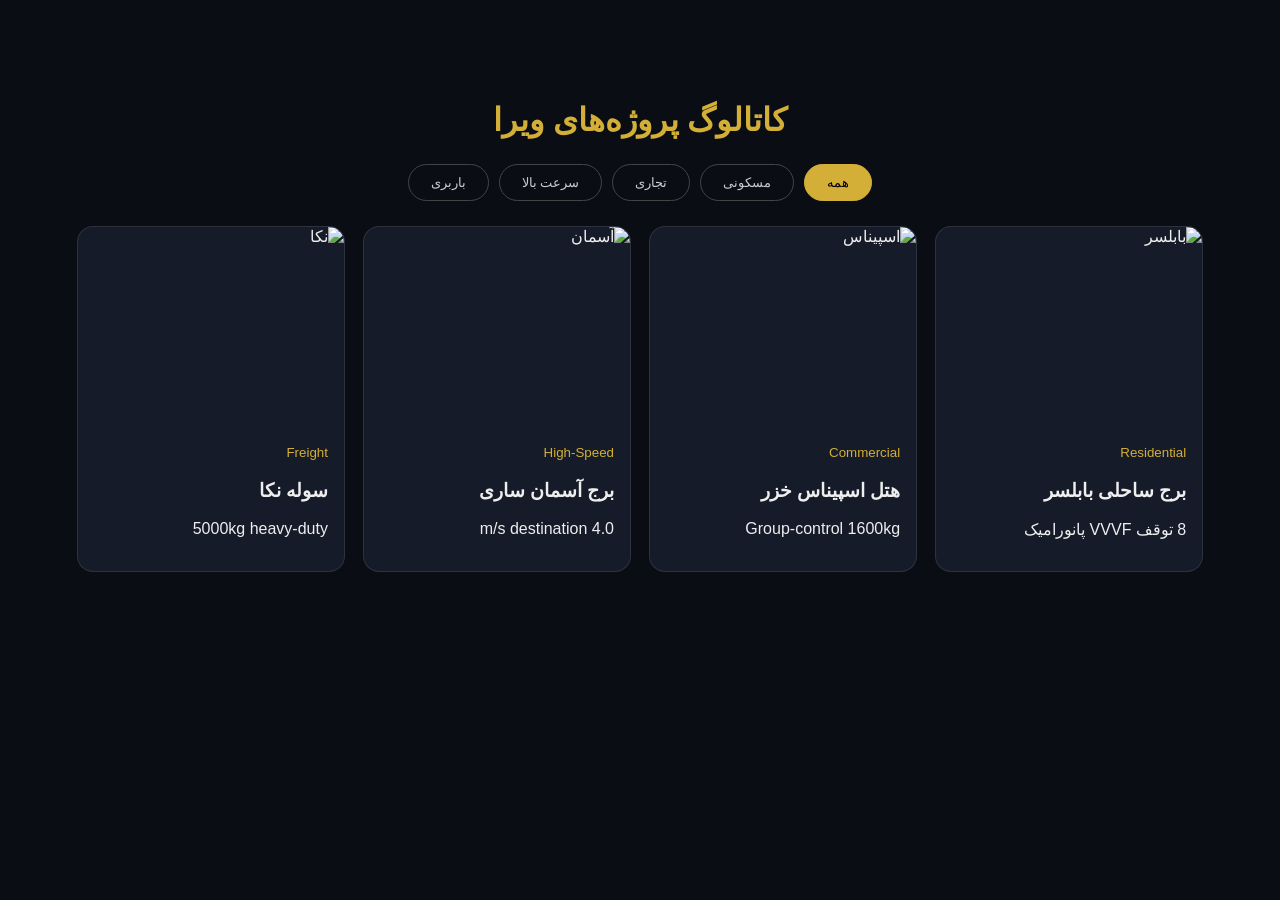
==== Catalog.html @ b7cc1941 "Add files via upload" ====
<!DOCTYPE html>
<html lang="fa" dir="rtl">

<head>
    <meta charset="UTF-8">
    <meta name="viewport" content="width=device-width, initial-scale=1.0">

    <title>کاتالوگ پروژه‌ها | ویرا آسانسور</title>

    <style>
        body {
            background: #0A0E14;
            color: #eee;
            font-family: 'Vazirmatn', Tahoma, sans-serif;
            margin: 0;
            padding: 80px 6%;
        }

        h1 {
            text-align: center;
            color: #D4AF37;
        }

        .filters {
            display: flex;
            justify-content: center;
            flex-wrap: wrap;
            gap: 10px;
            margin: 25px 0;
        }

        .filters button {
            background: transparent;
            border: 1px solid #444;
            border-radius: 99px;
            color: #ccc;
            padding: 10px 22px;
            cursor: pointer;
            transition: 0.3s;
        }

        .filters button.active,
        .filters button:hover {
            background: #D4AF37;
            color: #000;
            border-color: #D4AF37;
        }

        .grid {
            display: grid;
            grid-template-columns: repeat(
                auto-fill,
                minmax(260px, 1fr)
            );
            gap: 18px;
        }

        .card {
            background: #151B28;
            border: 1px solid rgba(255, 255, 255, 0.1);
            border-radius: 16px;
            overflow: hidden;
            opacity: 1;
            transition: 0.4s;
        }

        .card.hidden {
            display: none;
        }

        .card:hover {
            transform: translateY(-6px);
            border-color: #D4AF37;
        }

        .card img {
            width: 100%;
            aspect-ratio: 4 / 3;
            object-fit: cover;
            display: block;
        }

        .card .info {
            padding: 16px;
        }

        .card small {
            color: #D4AF37;
        }
    </style>
</head>

<body>

    <h1>کاتالوگ پروژه‌های ویرا</h1>

    <div class="filters" id="filters">
        <button data-f="all" class="active">همه</button>
        <button data-f="residential">مسکونی</button>
        <button data-f="commercial">تجاری</button>
        <button data-f="highspeed">سرعت بالا</button>
        <button data-f="freight">باربری</button>
    </div>

    <div class="grid" id="grid">

        <div class="card" data-cat="residential">
            <img
                src="images/p1.jpg"
                loading="lazy"
                alt="بابلسر"
            >

            <div class="info">
                <small>Residential</small>
                <h3>برج ساحلی بابلسر</h3>
                <p>8 توقف VVVF پانورامیک</p>
            </div>
        </div>

        <div class="card" data-cat="commercial">
            <img
                src="images/p2.jpg"
                loading="lazy"
                alt="اسپیناس"
            >

            <div class="info">
                <small>Commercial</small>
                <h3>هتل اسپیناس خزر</h3>
                <p>Group-control 1600kg</p>
            </div>
        </div>

        <div class="card" data-cat="highspeed">
            <img
                src="images/p3.jpg"
                loading="lazy"
                alt="آسمان"
            >

            <div class="info">
                <small>High-Speed</small>
                <h3>برج آسمان ساری</h3>
                <p>4.0 m/s destination</p>
            </div>
        </div>

        <div class="card" data-cat="freight">
            <img
                src="images/p4.jpg"
                loading="lazy"
                alt="نکا"
            >

            <div class="info">
                <small>Freight</small>
                <h3>سوله نکا</h3>
                <p>5000kg heavy-duty</p>
            </div>
        </div>

    </div>

    <script>
        document
            .getElementById('filters')
            .addEventListener('click', function (e) {

                if (e.target.tagName !== 'BUTTON') {
                    return;
                }

                document
                    .querySelectorAll('#filters button')
                    .forEach(function (button) {
                        button.classList.remove('active');
                    });

                e.target.classList.add('active');

                var filter = e.target.getAttribute('data-f');

                document
                    .querySelectorAll('#grid .card')
                    .forEach(function (card) {

                        var show =
                            filter === 'all' ||
                            card.getAttribute('data-cat') === filter;

                        card.style.transition = 'opacity 0.35s';
                        card.style.opacity = '0';

                        setTimeout(function () {
                            card.classList.toggle('hidden', !show);
                            card.style.opacity = '1';
                        }, 180);
                    });
            });
    </script>

</body>

</html>
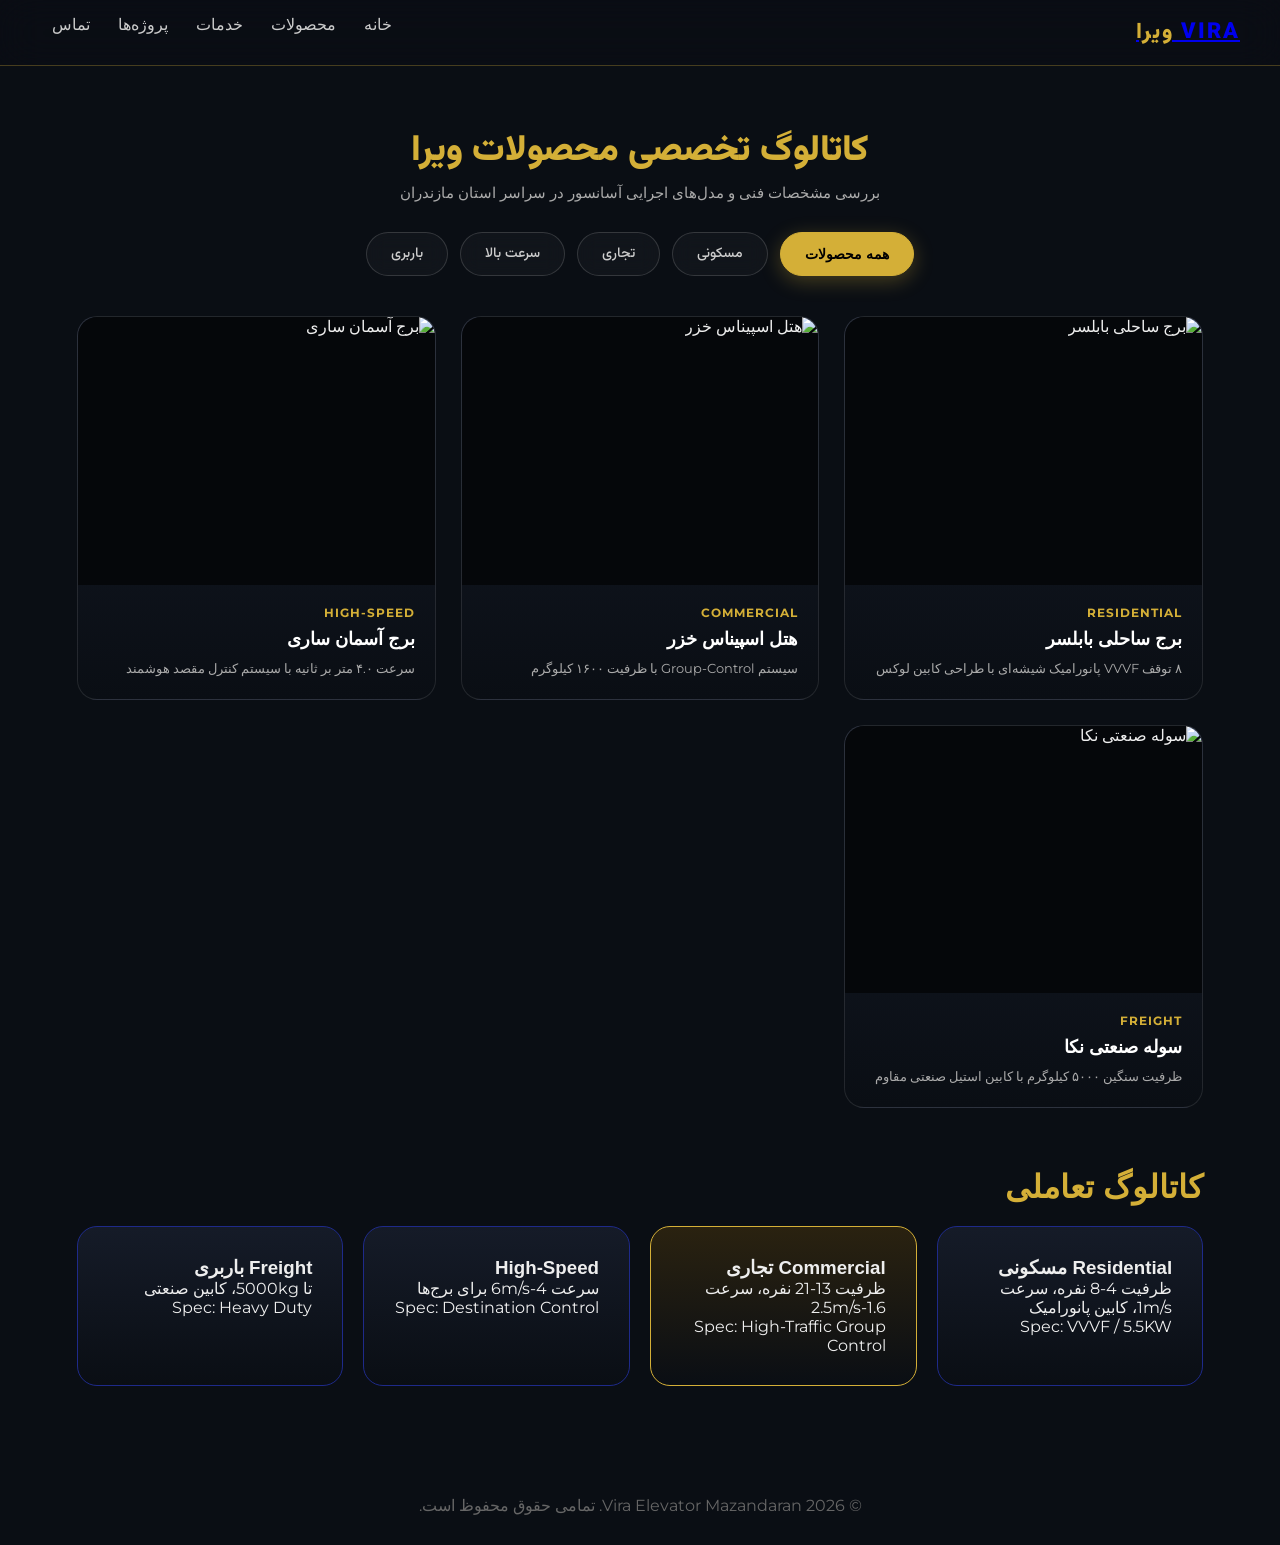
==== commit 8ef8e7f8: "Update Catalog.html" ====
--- a/Catalog.html
+++ b/Catalog.html
@@ -4,202 +4,331 @@
 <head>
     <meta charset="UTF-8">
     <meta name="viewport" content="width=device-width, initial-scale=1.0">
-
-    <title>کاتالوگ پروژه‌ها | ویرا آسانسور</title>
+    <title>کاتالوگ محصولات و پروژه‌ها | ویرا آسانسور</title>
+
+    <!-- Stylesheets -->
+    <link rel="stylesheet" href="style.css">
+
+    <!-- Fonts -->
+    <link href="https://fonts.googleapis.com/css2?family=Montserrat:wght@400;700;900&family=Vazirmatn:wght@300;500;700;900&display=swap" rel="stylesheet">
 
     <style>
-        body {
-            background: #0A0E14;
-            color: #eee;
-            font-family: 'Vazirmatn', Tahoma, sans-serif;
-            margin: 0;
-            padding: 80px 6%;
-        }
-
-        h1 {
+        /* اختصاصی کاتالوگ */
+        .catalog-page {
+            padding-top: 130px;
+            min-height: 100vh;
+        }
+
+        .catalog-header {
             text-align: center;
+            margin-bottom: 30px;
+        }
+
+        .catalog-header h1 {
             color: #D4AF37;
+            font-size: 36px;
+            font-weight: 900;
+            margin-bottom: 10px;
+        }
+
+        .catalog-header p {
+            color: #aaa;
+            font-size: 15px;
         }
 
         .filters {
             display: flex;
             justify-content: center;
             flex-wrap: wrap;
-            gap: 10px;
-            margin: 25px 0;
+            gap: 12px;
+            margin: 30px 0 40px;
         }
 
         .filters button {
-            background: transparent;
-            border: 1px solid #444;
-            border-radius: 99px;
+            background: rgba(255, 255, 255, 0.03);
+            border: 1px solid rgba(255, 255, 255, 0.15);
+            border-radius: 50px;
             color: #ccc;
-            padding: 10px 22px;
+            padding: 10px 24px;
+            font-size: 14px;
+            font-weight: 500;
             cursor: pointer;
-            transition: 0.3s;
-        }
-
-        .filters button.active,
-        .filters button:hover {
+            transition: all 0.3s ease;
+            backdrop-filter: blur(10px);
+        }
+
+        .filters button:hover,
+        .filters button.active {
             background: #D4AF37;
             color: #000;
             border-color: #D4AF37;
-        }
-
-        .grid {
+            box-shadow: 0 5px 20px rgba(212, 175, 55, 0.3);
+            font-weight: 700;
+        }
+
+        .catalog-grid {
             display: grid;
-            grid-template-columns: repeat(
-                auto-fill,
-                minmax(260px, 1fr)
-            );
-            gap: 18px;
-        }
-
-        .card {
-            background: #151B28;
+            grid-template-columns: repeat(auto-fill, minmax(280px, 1fr));
+            gap: 25px;
+        }
+
+        .catalog-card {
+            background: linear-gradient(180deg, #151B28, #0A0E14);
             border: 1px solid rgba(255, 255, 255, 0.1);
-            border-radius: 16px;
+            border-radius: 20px;
             overflow: hidden;
-            opacity: 1;
-            transition: 0.4s;
-        }
-
-        .card.hidden {
+            transition: all 0.4s cubic-bezier(0.16, 1, 0.3, 1);
+            display: flex;
+            flex-direction: column;
+        }
+
+        .catalog-card.hidden {
             display: none;
         }
 
-        .card:hover {
-            transform: translateY(-6px);
+        .catalog-card:hover {
+            transform: translateY(-8px);
             border-color: #D4AF37;
-        }
-
-        .card img {
+            box-shadow: 0 15px 35px rgba(0, 0, 0, 0.6), 0 0 15px rgba(212, 175, 55, 0.15);
+        }
+
+        .catalog-card .img-wrapper {
             width: 100%;
             aspect-ratio: 4 / 3;
+            overflow: hidden;
+            background: #05070a;
+        }
+
+        .catalog-card img {
+            width: 100%;
+            height: 100%;
             object-fit: cover;
-            display: block;
-        }
-
-        .card .info {
-            padding: 16px;
-        }
-
-        .card small {
+            transition: transform 0.5s ease;
+        }
+
+        .catalog-card:hover img {
+            transform: scale(1.06);
+        }
+
+        .catalog-card .info {
+            padding: 20px;
+            display: flex;
+            flex-direction: column;
+            gap: 8px;
+        }
+
+        .catalog-card small {
             color: #D4AF37;
+            font-size: 12px;
+            font-weight: 700;
+            text-transform: uppercase;
+            letter-spacing: 1px;
+        }
+
+        .catalog-card h3 {
+            color: #fff;
+            font-size: 18px;
+            font-weight: 700;
+        }
+
+        .catalog-card p {
+            color: #aaa;
+            font-size: 13px;
+            line-height: 1.6;
         }
     </style>
 </head>
 
 <body>
 
-    <h1>کاتالوگ پروژه‌های ویرا</h1>
-
-    <div class="filters" id="filters">
-        <button data-f="all" class="active">همه</button>
-        <button data-f="residential">مسکونی</button>
-        <button data-f="commercial">تجاری</button>
-        <button data-f="highspeed">سرعت بالا</button>
-        <button data-f="freight">باربری</button>
+    <!-- ==================== Navigation ==================== -->
+    <nav class="glass-nav" aria-label="ناوبری اصلی">
+        <a href="index.html" class="logo">VIRA <span>ویرا</span></a>
+
+        <div class="links">
+            <a href="index.html">خانه</a>
+            <a href="catalog.html" class="active" aria-current="page">محصولات</a>
+            <a href="services.html">خدمات</a>
+            <a href="projects.html">پروژه‌ها</a>
+            <a href="contact.html">تماس</a>
+        </div>
+    </nav>
+
+    <!-- ==================== Catalog Content ==================== -->
+    <main class="catalog-page">
+        <section style="padding-top: 0;">
+
+            <div class="catalog-header">
+                <h1>کاتالوگ تخصصی محصولات ویرا</h1>
+                <p>بررسی مشخصات فنی و مدل‌های اجرایی آسانسور در سراسر استان مازندران</p>
+            </div>
+
+            <!-- دکمه‌های فیلتر -->
+            <div class="filters" id="filters">
+                <button data-f="all" class="active">همه محصولات</button>
+                <button data-f="residential">مسکونی</button>
+                <button data-f="commercial">تجاری</button>
+                <button data-f="highspeed">سرعت بالا</button>
+                <button data-f="freight">باربری</button>
+            </div>
+
+            <!-- گرید کارت‌های محصولات -->
+            <div class="catalog-grid" id="grid">
+
+                <!-- کارت ۱ -->
+                <div class="catalog-card" data-cat="residential">
+                    <div class="img-wrapper">
+                        <img src="images/p1.jpg" loading="lazy" alt="برج ساحلی بابلسر">
+                    </div>
+                    <div class="info">
+                        <small>Residential</small>
+                        <h3>برج ساحلی بابلسر</h3>
+                        <p>۸ توقف VVVF پانورامیک شیشه‌ای با طراحی کابین لوکس</p>
+                    </div>
+                </div>
+
+                <!-- کارت ۲ -->
+                <div class="catalog-card" data-cat="commercial">
+                    <div class="img-wrapper">
+                        <img src="images/p2.jpg" loading="lazy" alt="هتل اسپیناس خزر">
+                    </div>
+                    <div class="info">
+                        <small>Commercial</small>
+                        <h3>هتل اسپیناس خزر</h3>
+                        <p>سیستم Group-Control با ظرفیت ۱۶۰۰ کیلوگرم</p>
+                    </div>
+                </div>
+
+                <!-- کارت ۳ -->
+                <div class="catalog-card" data-cat="highspeed">
+                    <div class="img-wrapper">
+                        <img src="images/p3.jpg" loading="lazy" alt="برج آسمان ساری">
+                    </div>
+                    <div class="info">
+                        <small>High-Speed</small>
+                        <h3>برج آسمان ساری</h3>
+                        <p>سرعت ۴.۰ متر بر ثانیه با سیستم کنترل مقصد هوشمند</p>
+                    </div>
+                </div>
+
+                <!-- کارت ۴ -->
+                <div class="catalog-card" data-cat="freight">
+                    <div class="img-wrapper">
+                        <img src="images/p4.jpg" loading="lazy" alt="سوله صنعتی نکا">
+                    </div>
+                    <div class="info">
+                        <small>Freight</small>
+                        <h3>سوله صنعتی نکا</h3>
+                        <p>ظرفیت سنگین ۵۰۰۰ کیلوگرم با کابین استیل صنعتی مقاوم</p>
+                    </div>
+                </div>
+
+            </div>
+
+        
+            <!-- مشخصات فنی دسته‌بندی‌ها -->
+            <div style="margin-top:60px">
+<div id="specs">
+
+        <h2>کاتالوگ تعاملی</h2>
+
+        <div class="grid">
+
+            <div class="card">
+                <h3>Residential مسکونی</h3>
+
+                <p>
+                    ظرفیت 4-8 نفره، سرعت 1m/s،
+                    کابین پانورامیک
+                </p>
+
+                <span>Spec: VVVF / 5.5KW</span>
+            </div>
+
+
+            <div class="card gold">
+                <h3>Commercial تجاری</h3>
+
+                <p>
+                    ظرفیت 13-21 نفره،
+                    سرعت 1.6-2.5m/s
+                </p>
+
+                <span>
+                    Spec: High-Traffic Group Control
+                </span>
+            </div>
+
+
+            <div class="card">
+                <h3>High-Speed</h3>
+
+                <p>
+                    سرعت 4-6m/s برای برج‌ها
+                </p>
+
+                <span>
+                    Spec: Destination Control
+                </span>
+            </div>
+
+
+            <div class="card">
+                <h3>Freight باربری</h3>
+
+                <p>
+                    تا 5000kg، کابین صنعتی
+                </p>
+
+                <span>
+                    Spec: Heavy Duty
+                </span>
+            </div>
+
+        </div>
+
     </div>
-
-    <div class="grid" id="grid">
-
-        <div class="card" data-cat="residential">
-            <img
-                src="images/p1.jpg"
-                loading="lazy"
-                alt="بابلسر"
-            >
-
-            <div class="info">
-                <small>Residential</small>
-                <h3>برج ساحلی بابلسر</h3>
-                <p>8 توقف VVVF پانورامیک</p>
-            </div>
-        </div>
-
-        <div class="card" data-cat="commercial">
-            <img
-                src="images/p2.jpg"
-                loading="lazy"
-                alt="اسپیناس"
-            >
-
-            <div class="info">
-                <small>Commercial</small>
-                <h3>هتل اسپیناس خزر</h3>
-                <p>Group-control 1600kg</p>
-            </div>
-        </div>
-
-        <div class="card" data-cat="highspeed">
-            <img
-                src="images/p3.jpg"
-                loading="lazy"
-                alt="آسمان"
-            >
-
-            <div class="info">
-                <small>High-Speed</small>
-                <h3>برج آسمان ساری</h3>
-                <p>4.0 m/s destination</p>
-            </div>
-        </div>
-
-        <div class="card" data-cat="freight">
-            <img
-                src="images/p4.jpg"
-                loading="lazy"
-                alt="نکا"
-            >
-
-            <div class="info">
-                <small>Freight</small>
-                <h3>سوله نکا</h3>
-                <p>5000kg heavy-duty</p>
-            </div>
-        </div>
-
-    </div>
-
+            </div>
+
+        </section>
+    </main>
+
+    <!-- ==================== Footer ==================== -->
+    <footer>
+        © 2026 Vira Elevator Mazandaran. تمامی حقوق محفوظ است.
+    </footer>
+
+    <!-- JavaScript -->
+    <script src="script.js"></script>
     <script>
-        document
-            .getElementById('filters')
-            .addEventListener('click', function (e) {
-
-                if (e.target.tagName !== 'BUTTON') {
-                    return;
-                }
-
-                document
-                    .querySelectorAll('#filters button')
-                    .forEach(function (button) {
-                        button.classList.remove('active');
-                    });
-
-                e.target.classList.add('active');
-
-                var filter = e.target.getAttribute('data-f');
-
-                document
-                    .querySelectorAll('#grid .card')
-                    .forEach(function (card) {
-
-                        var show =
-                            filter === 'all' ||
-                            card.getAttribute('data-cat') === filter;
-
-                        card.style.transition = 'opacity 0.35s';
-                        card.style.opacity = '0';
-
-                        setTimeout(function () {
-                            card.classList.toggle('hidden', !show);
-                            card.style.opacity = '1';
-                        }, 180);
-                    });
+        // اسکریپت فیلتر محصولات کاتالوگ
+        document.getElementById('filters').addEventListener('click', function (e) {
+            if (e.target.tagName !== 'BUTTON') return;
+
+            document.querySelectorAll('#filters button').forEach(function (button) {
+                button.classList.remove('active');
             });
+
+            e.target.classList.add('active');
+            var filter = e.target.getAttribute('data-f');
+
+            document.querySelectorAll('#grid .catalog-card').forEach(function (card) {
+                var show = filter === 'all' || card.getAttribute('data-cat') === filter;
+
+                card.style.transition = 'opacity 0.3s ease, transform 0.3s ease';
+                card.style.opacity = '0';
+                card.style.transform = 'scale(0.95)';
+
+                setTimeout(function () {
+                    card.classList.toggle('hidden', !show);
+                    if (show) {
+                        card.style.opacity = '1';
+                        card.style.transform = 'scale(1)';
+                    }
+                }, 200);
+            });
+        });
     </script>
 
 </body>
-
-</html>+</html>
--- a/style.css
+++ b/style.css
@@ -0,0 +1,546 @@
+* {
+    margin: 0;
+    box-sizing: border-box;
+    font-family: 'Vazirmatn', 'Montserrat', sans-serif;
+}
+
+body {
+    background: #0A0E14;
+    color: #eee;
+    overflow-x: hidden;
+}
+
+/* ==================== Navigation ==================== */
+
+.glass-nav {
+    position: fixed;
+    top: 0;
+    width: 100%;
+    display: flex;
+    justify-content: space-between;
+    padding: 15px 40px;
+    background: rgba(10, 14, 20, 0.7);
+    backdrop-filter: blur(20px);
+    border-bottom: 1px solid rgba(212, 175, 55, 0.3);
+    z-index: 10;
+}
+
+.logo {
+    font-weight: 900;
+    font-size: 22px;
+    letter-spacing: 2px;
+}
+
+.logo span {
+    color: #D4AF37;
+}
+
+.links a {
+    color: #ccc;
+    margin: 0 12px;
+    text-decoration: none;
+    transition: 0.3s;
+}
+
+.links a:hover {
+    color: #D4AF37;
+}
+
+/* ==================== Hero ==================== */
+
+#hero {
+    height: 100vh;
+    position: relative;
+    display: flex;
+    align-items: center;
+    justify-content: center;
+}
+
+#elevator3D {
+    position: absolute;
+    inset: 0;
+    width: 100%;
+    height: 100%;
+}
+
+.hero-content {
+    text-align: center;
+    z-index: 2;
+    background: rgba(0, 0, 0, 0.4);
+    padding: 40px;
+    border-radius: 24px;
+    backdrop-filter: blur(10px);
+    border: 1px solid rgba(255, 255, 255, 0.1);
+}
+
+h1 {
+    font-size: 52px;
+    font-weight: 900;
+    line-height: 1.2;
+}
+
+h1 span {
+    background: linear-gradient(90deg, #D4AF37, #fff, #1E90FF);
+    background-clip: text;
+    -webkit-background-clip: text;
+    color: transparent;
+    -webkit-text-fill-color: transparent;
+    font-size: 28px;
+}
+/* ==================== Buttons ==================== */
+
+.cta button {
+    background: linear-gradient(135deg, #D4AF37, #b8860b);
+    border: 0;
+    padding: 14px 30px;
+    border-radius: 12px;
+    font-weight: 700;
+    cursor: pointer;
+    margin: 10px;
+    transition: 0.3s;
+}
+
+.cta button:hover {
+    transform: translateY(-3px) scale(1.03);
+    box-shadow: 0 10px 30px rgba(212, 175, 55, 0.4);
+}
+
+.ghost {
+    background: transparent !important;
+    border: 1px solid #fff !important;
+    color: #fff;
+}
+
+/* ==================== Sections ==================== */
+
+section {
+    padding: 80px 6%;
+}
+
+h2 {
+    font-size: 32px;
+    margin-bottom: 20px;
+    color: #D4AF37;
+}
+
+.glass {
+    background: rgba(255, 255, 255, 0.05);
+    border: 1px solid rgba(255, 255, 255, 0.1);
+    border-radius: 24px;
+    padding: 40px;
+    margin: 30px 6%;
+    backdrop-filter: blur(15px);
+}
+
+/* ==================== Stats ==================== */
+
+.stats {
+    display: flex;
+    gap: 30px;
+    margin-top: 20px;
+}
+
+.stats b {
+    font-size: 32px;
+    color: #fff;
+    display: block;
+}
+
+/* ==================== Cards ==================== */
+
+.grid {
+    display: grid;
+    grid-template-columns: repeat(auto-fit, minmax(240px, 1fr));
+    gap: 20px;
+}
+
+.card {
+    background: linear-gradient(180deg, #151B28, #0A0E14);
+    padding: 30px;
+    border-radius: 20px;
+    border: 1px solid #1E2A8A;
+    transition: 0.4s;
+}
+
+.card:hover {
+    transform: translateY(-8px);
+    border-color: #D4AF37;
+}
+
+.card.gold {
+    border-color: #D4AF37;
+    background: linear-gradient(180deg, #2a2210, #0A0E14);
+}
+
+/* ==================== Wizard ==================== */
+
+.wizard-shell {
+    max-width: 800px;
+    margin: 0 auto;
+    box-shadow:
+        0 0 60px rgba(212, 175, 55, 0.15),
+        inset 0 0 0 1px rgba(212, 175, 55, 0.25);
+    position: relative;
+    overflow: hidden;
+}
+
+.wizard-progress {
+    height: 6px;
+    background: #222;
+    border-radius: 99px;
+    overflow: hidden;
+    margin-bottom: 18px;
+}
+
+#progressBar {
+    height: 100%;
+    width: 33%;
+    background: linear-gradient(90deg, #D4AF37, #1E90FF);
+    border-radius: 99px;
+    transition: width 0.6s cubic-bezier(0.22, 1, 0.36, 1);
+}
+
+.wizard-steps-label {
+    display: flex;
+    justify-content: space-between;
+    margin-bottom: 25px;
+}
+
+.dot {
+    opacity: 0.4;
+    font-size: 14px;
+    transition: 0.3s;
+}
+
+.dot.active {
+    opacity: 1;
+    color: #D4AF37;
+    font-weight: 800;
+}
+
+.wstep {
+    display: none;
+    animation: slideIn 0.5s cubic-bezier(0.22, 1, 0.36, 1);
+}
+
+.wstep.active {
+    display: block;
+}
+
+@keyframes slideIn {
+    from {
+        opacity: 0;
+        transform: translateX(-40px);
+    }
+
+    to {
+        opacity: 1;
+        transform: translateX(0);
+    }
+}
+
+/* ==================== Service Cards ==================== */
+
+.service-cards {
+    display: grid;
+    grid-template-columns: repeat(auto-fit, minmax(150px, 1fr));
+    gap: 16px;
+    margin-bottom: 22px;
+}
+
+.s-card {
+    background: rgba(255, 255, 255, 0.04);
+    border: 1px solid rgba(255, 255, 255, 0.12);
+    border-radius: 18px;
+    padding: 24px 12px;
+    text-align: center;
+    cursor: pointer;
+    transition: 0.35s;
+}
+
+.s-card:hover {
+    transform: translateY(-4px);
+    border-color: #D4AF37;
+}
+
+.s-card.selected {
+    transform: scale(1.05);
+    border-color: #D4AF37;
+    box-shadow: 0 0 25px rgba(212, 175, 55, 0.45);
+    background: rgba(212, 175, 55, 0.08);
+}
+
+.s-icon {
+    font-size: 32px;
+    margin-bottom: 8px;
+}
+
+.s-card b {
+    display: block;
+}
+
+.s-card small {
+    color: #999;
+}
+
+/* ==================== Wizard Form ==================== */
+
+.wstep label {
+    display: block;
+    margin: 12px 0 6px;
+    color: #D4AF37;
+    font-size: 14px;
+}
+
+.wstep input {
+    display: block;
+    width: 100%;
+    margin: 0 0 12px;
+    padding: 14px;
+    border-radius: 12px;
+    border: 1px solid #333;
+    background: #111;
+    color: #fff;
+    color-scheme: dark;
+}
+
+.btn-gold {
+    background: linear-gradient(135deg, #D4AF37, #b8860b);
+    border: 0;
+    padding: 14px 32px;
+    border-radius: 12px;
+    font-weight: 800;
+    cursor: pointer;
+    transition: 0.3s;
+    color: #000;
+}
+
+.btn-gold:hover {
+    transform: translateY(-2px);
+    box-shadow: 0 10px 30px rgba(212, 175, 55, 0.5);
+}
+
+.btn-ghost2 {
+    background: transparent;
+    border: 1px solid #555;
+    color: #fff;
+    padding: 14px 28px;
+    border-radius: 12px;
+    cursor: pointer;
+}
+
+.row {
+    display: flex;
+    gap: 12px;
+    justify-content: space-between;
+    margin-top: 10px;
+}
+
+.err {
+    color: #ff6b6b;
+    font-size: 13px;
+    margin-top: 10px;
+    min-height: 20px;
+}
+
+/* ==================== Loading ==================== */
+
+.gear {
+    font-size: 60px;
+    animation: spin 1.5s linear infinite;
+    text-align: center;
+}
+
+@keyframes spin {
+    to {
+        transform: rotate(360deg);
+    }
+}
+
+.loader {
+    height: 6px;
+    background: #222;
+    border-radius: 99px;
+    overflow: hidden;
+    margin-top: 18px;
+    position: relative;
+}
+
+.loader::after {
+    content: '';
+    position: absolute;
+    inset: 0;
+    width: 40%;
+    background: #D4AF37;
+    border-radius: 99px;
+    animation: load 1.2s infinite alternate;
+}
+
+@keyframes load {
+    to {
+        margin-left: 60%;
+    }
+}
+
+#processing {
+    text-align: center;
+    padding: 20px;
+}
+
+/* ==================== Success ==================== */
+
+.check {
+    width: 80px;
+    height: 80px;
+    background: linear-gradient(135deg, #00ff88, #00aa55);
+    border-radius: 50%;
+    display: flex;
+    align-items: center;
+    justify-content: center;
+    font-size: 42px;
+    color: #000;
+    margin: 0 auto 16px;
+    animation: pop 0.6s cubic-bezier(0.68, -0.55, 0.27, 1.55);
+    box-shadow: 0 0 40px rgba(0, 255, 136, 0.5);
+}
+
+@keyframes pop {
+    from {
+        transform: scale(0);
+    }
+
+    to {
+        transform: scale(1);
+    }
+}
+
+#success {
+    text-align: center;
+}
+
+/* ==================== Masonry ==================== */
+
+.masonry {
+    columns: 4 200px;
+    gap: 15px;
+}
+
+.masonry div {
+    background: #1a2235;
+    margin-bottom: 15px;
+    padding: 40px 20px;
+    border-radius: 16px;
+    text-align: center;
+    border: 1px solid rgba(212, 175, 55, 0.2);
+}
+
+/* ==================== Form ==================== */
+
+form input,
+form textarea {
+    width: 100%;
+    margin: 8px 0;
+    padding: 12px;
+    border-radius: 10px;
+    background: #111;
+    border: 1px solid #333;
+    color: #fff;
+}
+
+form button {
+    background: #1E2A8A;
+    color: #fff;
+    padding: 12px 30px;
+    border: 0;
+    border-radius: 10px;
+}
+
+/* ==================== Footer ==================== */
+
+footer {
+    text-align: center;
+    padding: 30px;
+    color: #666;
+}
+
+/* ==================== Responsive ==================== */
+
+@media (max-width: 700px) {
+    h1 {
+        font-size: 32px;
+    }
+
+    .glass-nav {
+        padding: 10px;
+    }
+
+    .row {
+        flex-direction: column;
+    }
+}
+
+
+
+@font-face{
+  font-family:'Vazirmatn';
+  src:url('fonts/Vazirmatn-Regular.woff2') format('woff2');
+  font-weight:400; font-display:swap;
+}
+@font-face{
+  font-family:'Vazirmatn';
+  src:url('fonts/Vazirmatn-Bold.woff2') format('woff2');
+  font-weight:700; font-display:swap;
+}
+
+/* 2. اعمال سراسری فونت */
+body{ font-family:'Vazirmatn',Tahoma,sans-serif; }
+h1,h2,h3,.hero-content,.glass{ font-family:'Vazirmatn',Tahoma,sans-serif; text-shadow:none !important; }
+
+/* 3. فیکس Z-Index هیرو */
+#hero{ position:relative; isolation:isolate; overflow:hidden; }
+#elevator3D{ position:absolute; inset:0; width:100%; height:100%; z-index:0; display:block; }
+.hero-content{ position:relative; z-index:1; pointer-events:none; }
+.hero-content .cta, .hero-content button, .hero-content a{ pointer-events:auto; position:relative; z-index:2; }
+
+/* 4. عکس fallback موبایل (پنهان در دسکتاپ) */
+#heroPoster{ display:none; position:absolute; inset:0; width:100%; height:100%; object-fit:cover; z-index:0; }
+
+/* 5. موبایل: مخفی‌کردن canvas، نمایش عکس */
+@media (max-width:768px){
+  #elevator3D{ display:none !important; }
+  #heroPoster{ display:block !important; }
+}
+
+.btn-link{display:inline-block;text-decoration:none;color:#fff;font-size:14px;}
+.cta .btn-link{padding:14px 30px;margin:10px;}
+
+
+
+#catalog-btn, .catalog-button, a.ghost.btn-link{
+    background: rgba(20, 20, 20, 0.8);
+    backdrop-filter: blur(10px);
+    -webkit-backdrop-filter: blur(10px);
+    border: 1px solid rgba(255, 255, 255, 0.2);
+    border-radius: 12px;
+    color: #F5F3EF;
+    font-family: 'Vazirmatn', sans-serif;
+    font-weight: 500;
+    font-size: 14px;
+    letter-spacing: 1px;
+    padding: 12px 24px;
+    text-decoration: none;
+    cursor: pointer;
+    box-shadow: 0 4px 14px rgba(0, 0, 0, 0.35);
+    transition: all 0.3s ease-in-out;
+  }
+  #catalog-btn:hover, .catalog-button:hover, a.ghost.btn-link:hover{
+    border-color: #C5A059;
+    color: #FFFFFF;
+    box-shadow: 0 8px 28px rgba(197, 160, 89, 0.35), 0 4px 14px rgba(0, 0, 0, 0.4);
+  }
+  
+  
+  
+  
+  
+  
